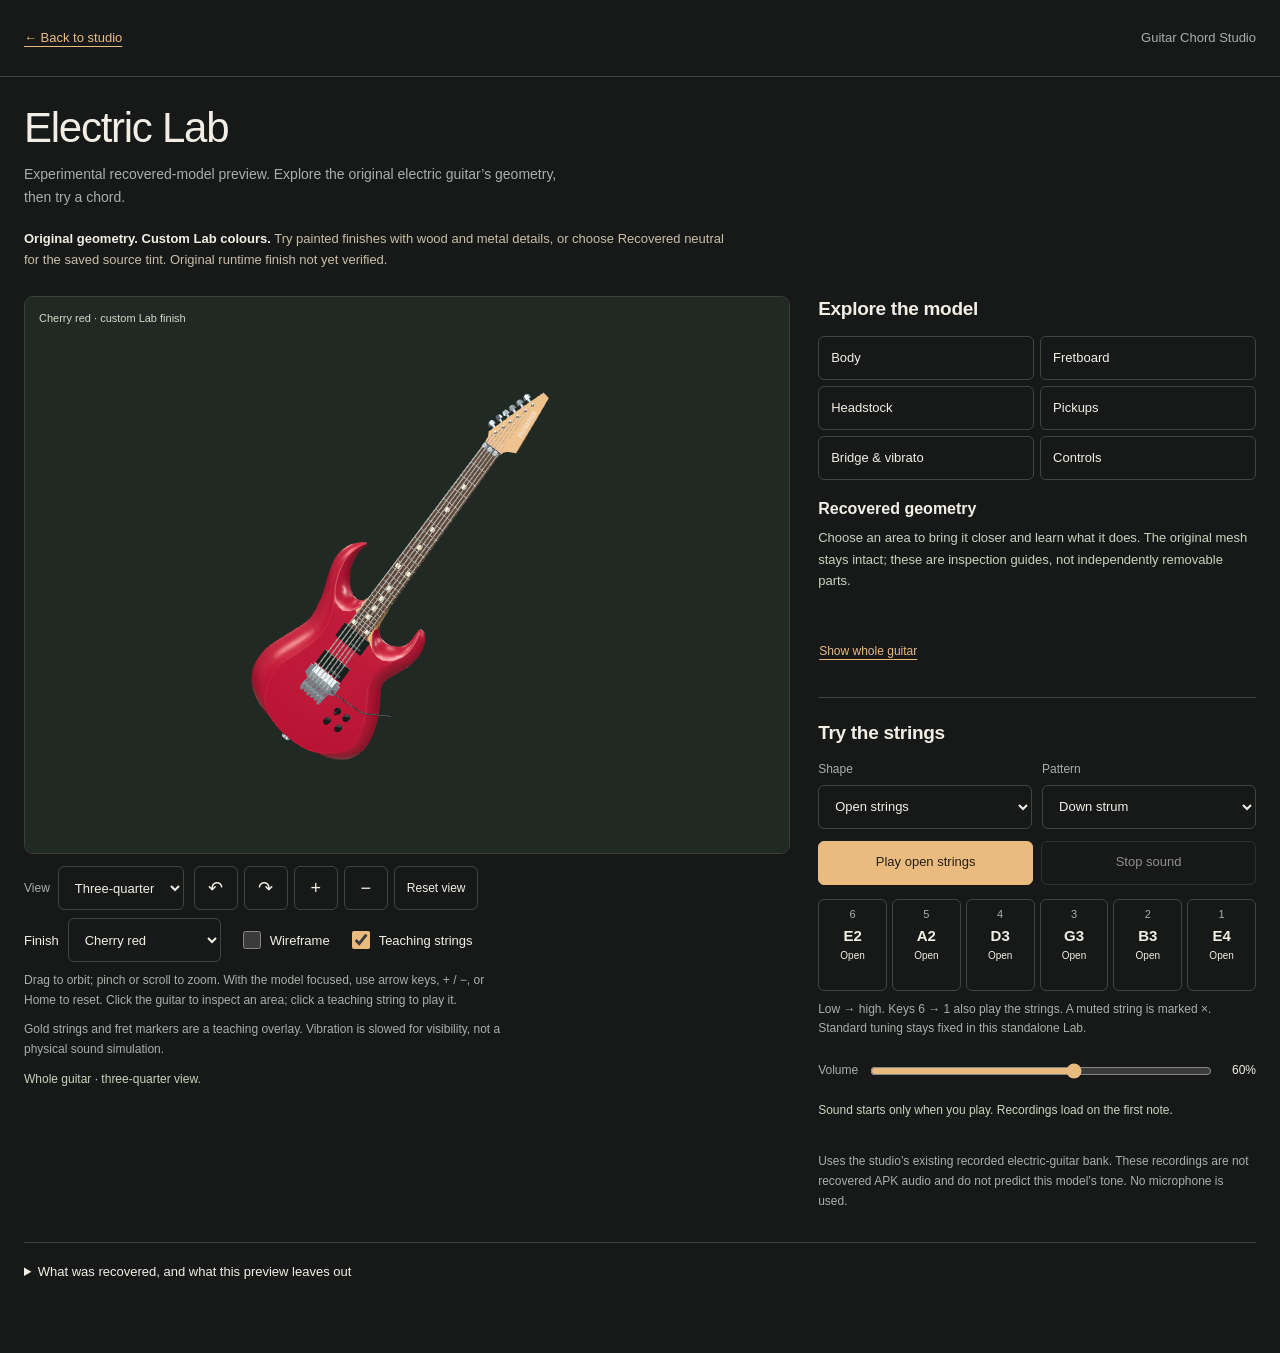
==== electric-lab.html @ ff67b08c "deploy: publish verified local upgrades and electric colours Publish the verified local release: rea" ====
<!doctype html>
<html lang="en">
  <head>
    <meta charset="utf-8">
    <meta name="viewport" content="width=device-width, initial-scale=1">
    <meta name="theme-color" content="#171918">
    <meta name="description" content="An experimental electric-guitar Lab using recovered APK geometry, with custom finishes, model inspection and a recorded-string demonstration.">
    <link rel="icon" href="data:,">
    <title>Electric Lab · Guitar Chord Studio</title>
    <script type="module" crossorigin src="./assets/electricLab-HdaJAZtE.js"></script>
    <link rel="modulepreload" crossorigin href="./assets/preload-helper-DekQ9yoN.js">
    <link rel="stylesheet" crossorigin href="./assets/electricLab-C0dCNGNs.css">
  </head>
  <body class="electric-lab-page">
    <!-- THESIS: Inspect the recovered instrument itself, then hear and see a chord; this is not a replacement for the main Lab.
    OWN-WORLD: Incumbent charcoal, warm gold, system type and quiet borders; the model leads.
    STORY: Orbit the real geometry, explore its anatomy, choose a shape and play its strings.
    FIRST VIEWPORT: A large instrument stage beside inspection notes and a compact playable-string bench.
    FORM: Scoped workbench extension. Original geometry is fixed; teaching overlays and unverified material appearance are identified. -->
    <a class="el-skip" href="#electric-workbench">Skip to the electric Lab</a>
    <header class="el-header">
      <a href="./">← Back to studio</a>
      <span>Guitar Chord Studio</span>
    </header>
    <main data-electric-lab>
      <div class="el-intro">
        <h1>Electric Lab</h1>
        <p>Experimental recovered-model preview. Explore the original electric guitar’s geometry, then try a chord.</p>
      </div>
      <p class="el-caveat" id="electric-finish-help"><strong>Original geometry. Custom Lab colours.</strong>
        Try painted finishes with wood and metal details, or choose Recovered neutral for the saved source tint.
        Original runtime finish not yet verified.</p>

      <div class="el-workbench" id="electric-workbench">
        <section class="el-visual" aria-label="Recovered electric guitar viewer">
          <div class="el-stage" data-el-stage aria-busy="true">
            <div class="el-render" data-el-render></div>
            <div class="el-fallback" data-el-fallback>
              <img src="./models/apk/electric-lab/geometry-reference.png" width="1024" height="400"
                alt="Flat geometry reference of the recovered double-cutaway electric guitar, with two pickups, vibrato bridge and six-in-line headstock.">
              <p>Static geometry reference. The part notes remain available below.</p>
            </div>
            <span class="el-stage-label" data-el-stage-label>Clean_Mesh · recovered APK geometry</span>
            <div class="el-load-panel" data-el-load-panel>
              <p data-el-model-status role="status" aria-live="polite">Loading the recovered guitar…</p>
              <button type="button" data-el-retry hidden>Retry 3D</button>
            </div>
          </div>
          <div class="el-camera" role="group" aria-label="Model camera">
            <label>View
              <select data-el-view disabled>
                <option value="three-quarter">Three-quarter</option>
                <option value="front">Front</option>
                <option value="back">Back</option>
                <option value="side">Side</option>
              </select>
            </label>
            <button type="button" data-el-camera="left" aria-label="Rotate guitar left" disabled>↶</button>
            <button type="button" data-el-camera="right" aria-label="Rotate guitar right" disabled>↷</button>
            <button type="button" data-el-camera="in" aria-label="Zoom guitar in" disabled>+</button>
            <button type="button" data-el-camera="out" aria-label="Zoom guitar out" disabled>−</button>
            <button type="button" data-el-camera="reset" disabled>Reset view</button>
          </div>
          <div class="el-display">
            <label>Finish
              <select data-el-finish aria-describedby="electric-finish-help" disabled>
                <option value="cherry">Cherry red</option>
                <option value="blue">Midnight blue</option>
                <option value="cream">Vintage cream</option>
                <option value="neutral">Recovered neutral</option>
              </select>
            </label>
            <label><input type="checkbox" data-el-wireframe disabled> Wireframe</label>
            <label><input type="checkbox" data-el-guides checked disabled> Teaching strings</label>
          </div>
          <p class="el-help" id="electric-camera-help">Drag to orbit; pinch or scroll to zoom. With the model focused, use arrow keys,
            + / −, or Home to reset. Click the guitar to inspect an area; click a teaching string to play it.</p>
          <p class="el-help">Gold strings and fret markers are a teaching overlay. Vibration is slowed for visibility, not a physical sound simulation.</p>
          <p class="el-view-status" data-el-view-status role="status">Whole guitar · three-quarter view.</p>
        </section>

        <div class="el-side">
          <section class="el-inspector" aria-labelledby="electric-inspect-title">
            <h2 id="electric-inspect-title">Explore the model</h2>
            <div class="el-parts" role="group" aria-label="Inspection areas">
              <button type="button" data-el-part="body" aria-pressed="false">Body</button>
              <button type="button" data-el-part="neck" aria-pressed="false">Fretboard</button>
              <button type="button" data-el-part="headstock" aria-pressed="false">Headstock</button>
              <button type="button" data-el-part="pickups" aria-pressed="false">Pickups</button>
              <button type="button" data-el-part="bridge" aria-pressed="false">Bridge &amp; vibrato</button>
              <button type="button" data-el-part="controls" aria-pressed="false">Controls</button>
            </div>
            <div class="el-detail" aria-live="polite" aria-atomic="true">
              <h3 data-el-part-title>Recovered geometry</h3>
              <p data-el-part-info>Choose an area to bring it closer and learn what it does. The original mesh stays intact;
                these are inspection guides, not independently removable parts.</p>
            </div>
            <button type="button" class="el-text-button" data-el-whole>Show whole guitar</button>
          </section>

          <section class="el-play" aria-labelledby="electric-play-title">
            <h2 id="electric-play-title">Try the strings</h2>
            <div class="el-play-options">
              <label>Shape
                <select data-el-chord>
                  <option value="open">Open strings</option>
                  <option value="Em">E minor</option>
                  <option value="Am">A minor</option>
                  <option value="D">D major</option>
                  <option value="G">G major</option>
                </select>
              </label>
              <label>Pattern
                <select data-el-pattern>
                  <option value="down">Down strum</option>
                  <option value="arpeggio">Arpeggio</option>
                </select>
              </label>
            </div>
            <div class="el-play-actions">
              <button type="button" class="el-primary" data-el-play>Play open strings</button>
              <button type="button" data-el-stop disabled>Stop sound</button>
            </div>
            <div class="el-strings" role="group" aria-label="Play individual strings, low to high">
              <button type="button" data-el-string="5" aria-keyshortcuts="6"><span>6</span><strong>E2</strong><small>Open</small></button>
              <button type="button" data-el-string="4" aria-keyshortcuts="5"><span>5</span><strong>A2</strong><small>Open</small></button>
              <button type="button" data-el-string="3" aria-keyshortcuts="4"><span>4</span><strong>D3</strong><small>Open</small></button>
              <button type="button" data-el-string="2" aria-keyshortcuts="3"><span>3</span><strong>G3</strong><small>Open</small></button>
              <button type="button" data-el-string="1" aria-keyshortcuts="2"><span>2</span><strong>B3</strong><small>Open</small></button>
              <button type="button" data-el-string="0" aria-keyshortcuts="1"><span>1</span><strong>E4</strong><small>Open</small></button>
            </div>
            <p class="el-help">Low → high. Keys 6 → 1 also play the strings. A muted string is marked ×.
              Standard tuning stays fixed in this standalone Lab.</p>
            <label class="el-volume">Volume
              <input type="range" min="0" max="100" step="5" value="60" data-el-volume>
              <output data-el-volume-value>60%</output>
            </label>
            <p class="el-audio-status" data-el-audio-status role="status" aria-live="polite">Sound starts only when you play. Recordings load on the first note.</p>
            <p class="el-help">Uses the studio’s existing recorded electric-guitar bank. These recordings are not recovered APK audio
              and do not predict this model’s tone. No microphone is used.</p>
          </section>
        </div>
      </div>

      <details class="el-provenance">
        <summary>What was recovered, and what this preview leaves out</summary>
        <dl>
          <div><dt>Original mesh</dt><dd>Clean_Mesh</dd></div>
          <div><dt>Geometry</dt><dd>9,325 vertices · 6,452 triangles</dd></div>
          <div><dt>Original material slots</dt><dd>StratDiffuseMap · PolyLogo</dd></div>
          <div><dt>Retained</dt><dd>Positions, normals, primary UVs, triangle order after handedness conversion, and embedded logo</dd></div>
        </dl>
        <p>The GLB is an unchanged copy of the recovered conversion. Custom finishes assign materials to the existing triangles
          without changing vertices, UVs, triangle order or the embedded logo. Wood, paint and metal styling is a Lab interpretation,
          not recovered original materials. No replacement guitar or repainted acoustic atlas is used.</p>
        <p>The source shader’s empty base-texture slot has a valid white default; it is not evidence of a missing atlas.
          The original Cube_Sunol cubemap exists in the source, but its complete reflection and Unity’s particle shader are not reproduced here.
          Studio lighting, custom finishes and the GLB’s material approximation cannot verify the original runtime finish.</p>
        <p>Seven additional UV layouts, original runtime material bindings, and animated APK hands are not included in this preview.
          The main Chord Player and Guitar Lab are unchanged.</p>
        <a href="./models/apk/electric-lab/SOURCE.txt">Read model provenance and limitations</a>
      </details>
      <noscript><p class="el-caveat">JavaScript is required for 3D inspection and recorded playback. The image above is only a static geometry reference.
        You can still read the recovery details and provenance.</p></noscript>
    </main>
  </body>
</html>
---- assets/electricLab-C0dCNGNs.css ----
:root{--lightningcss-light: ;--lightningcss-dark:initial;color-scheme:dark;--el-bg:#171918;--el-panel:#202321;--el-text:#f2eee6;--el-muted:#a9afa9;--el-gold:#eabb7f;--el-border:#41453e}.electric-lab-page{background:var(--el-bg);color:var(--el-text);margin:0;font:14px/1.65 -apple-system,BlinkMacSystemFont,Segoe UI,Roboto,Helvetica,Arial,sans-serif}.electric-lab-page *,.electric-lab-page :before,.electric-lab-page :after{box-sizing:border-box}.electric-lab-page [hidden]{display:none!important}.electric-lab-page a{color:var(--el-gold);text-underline-offset:4px}.electric-lab-page a:hover{color:#f1c992}.electric-lab-page :is(button,input,select,summary,a,canvas):focus-visible{outline:2px solid var(--el-gold);outline-offset:4px}.electric-lab-page button,.electric-lab-page select,.electric-lab-page input{font:inherit}.electric-lab-page button,.electric-lab-page select{border:1px solid var(--el-border);background:var(--el-bg);max-width:100%;min-height:44px;color:var(--el-text);border-radius:6px;padding:8px 12px;line-height:1.4}.electric-lab-page button{cursor:pointer;white-space:normal}.electric-lab-page button:hover:not(:disabled){border-color:var(--el-gold);background:#30372e}.electric-lab-page button:disabled,.electric-lab-page select:disabled{opacity:.55;cursor:not-allowed}.electric-lab-page button[aria-pressed=true],.electric-lab-page .el-primary{background:var(--el-gold);border-color:var(--el-gold);color:#251f17}.electric-lab-page button[aria-pressed=true]:hover,.electric-lab-page .el-primary:hover:not(:disabled){color:#251f17;background:#f1c992}.electric-lab-page input{accent-color:var(--el-gold)}.electric-lab-page input[type=checkbox]{width:18px;height:18px;margin:0}.electric-lab-page p,.electric-lab-page h1,.electric-lab-page h2,.electric-lab-page h3{margin:0}.electric-lab-page h1{letter-spacing:-.03em;font-size:clamp(30px,4vw,42px);font-weight:450;line-height:1.2}.electric-lab-page h2{letter-spacing:-.015em;font-size:19px;font-weight:550;line-height:1.35}.electric-lab-page h3{font-size:16px;font-weight:550;line-height:1.45}.el-header{border-bottom:1px solid var(--el-border);max-width:1320px;color:var(--el-muted);flex-wrap:wrap;justify-content:space-between;align-items:center;gap:6px 24px;margin-inline:auto;padding:16px 24px;font-size:13px;display:flex}.el-header a{align-items:center;min-height:44px;display:inline-flex}.electric-lab-page main{max-width:1320px;margin:auto;padding:26px 24px 48px}.el-intro>p{max-width:72ch;color:var(--el-muted);margin-top:10px}.electric-lab-page .el-caveat{color:#c9bea8;max-width:98ch;margin-top:18px;font-size:13px}.el-caveat strong{color:var(--el-text);font-weight:550}.el-workbench{grid-template-columns:minmax(0,1.75fr) minmax(295px,1fr);gap:28px;margin-top:26px;display:grid}.el-workbench>*{min-width:0}.el-stage{background:#202924;border:1px solid #394139;border-radius:9px;height:558px;position:relative;overflow:hidden}.el-render{position:absolute;inset:0}.el-render canvas{cursor:grab;touch-action:none;width:100%;height:100%;display:block}.el-render canvas:active{cursor:grabbing}.el-render canvas:focus-visible{outline-offset:-5px}.el-stage-label{pointer-events:none;color:#d4d9c9;font-size:11px;position:absolute;top:12px;left:14px;right:14px}.el-fallback{flex-direction:column;justify-content:center;gap:16px;padding:54px 16px 120px;display:flex;position:absolute;inset:0}.el-fallback img{object-fit:contain;width:100%;height:auto;max-height:65%;display:block}.el-fallback p{color:var(--el-muted);max-width:60ch;font-size:12px}.el-load-panel{border:1px solid var(--el-border);color:var(--el-text);background:#171918;border-radius:6px;padding:12px 14px;font-size:13px;position:absolute;bottom:14px;left:14px;right:14px}.el-load-panel button{margin-top:10px}.el-camera{flex-wrap:wrap;align-items:end;gap:6px;margin-top:12px;display:flex}.el-camera>label{color:var(--el-muted);align-items:center;gap:8px;margin-right:4px;font-size:12px;display:inline-flex}.el-camera select{font-size:13px}.el-camera button{min-width:44px;font-size:18px}.el-camera [data-el-camera=reset]{font-size:12px}.el-display{flex-wrap:wrap;gap:8px 22px;margin-top:8px;display:flex}.el-display label{align-items:center;gap:9px;min-height:44px;font-size:13px;display:flex}.el-display select{min-width:0;font-size:13px}.electric-lab-page .el-help{color:var(--el-muted);max-width:72ch;margin-top:9px;font-size:12px}.electric-lab-page .el-view-status{color:#c9d2bf;min-height:20px;margin-top:10px;font-size:12px}.el-side{flex-direction:column;gap:24px;display:flex}.el-parts{grid-template-columns:repeat(2,minmax(0,1fr));gap:6px;margin-top:14px;display:grid}.el-parts button{text-align:left;font-size:13px}.el-detail{min-height:132px;margin-top:17px}.el-detail>p{color:#c9d2bf;max-width:65ch;margin-top:7px;font-size:13px}.electric-lab-page .el-text-button{color:var(--el-gold);text-underline-offset:4px;background:0 0;border-color:#0000;padding-inline:0;font-size:12px;text-decoration:underline}.electric-lab-page .el-text-button:hover{background:0 0;border-color:#0000}.el-play{border-top:1px solid var(--el-border);padding-top:22px}.el-play-options{grid-template-columns:repeat(2,minmax(0,1fr));gap:10px;margin-top:14px;display:grid}.el-play-options label{min-width:0;color:var(--el-muted);gap:5px;font-size:12px;display:grid}.el-play-options select{width:100%;min-width:0;font-size:13px}.el-play-actions{flex-wrap:wrap;gap:8px;margin-top:12px;display:flex}.el-play-actions button{flex:1;font-size:13px}.el-strings{grid-template-columns:repeat(6,minmax(0,1fr));gap:5px;margin-top:14px;display:grid}.el-strings button{flex-direction:column;align-items:center;gap:3px;min-height:92px;padding:7px 2px;display:flex}.el-strings span{color:var(--el-muted);font-size:11px}.el-strings strong{font-size:15px;font-weight:600}.el-strings small{font-size:10px}.el-strings [data-playing=true]{border-color:var(--el-gold);color:var(--el-gold);background:#33301f}.el-volume{min-height:44px;color:var(--el-muted);align-items:center;gap:12px;margin-top:10px;font-size:12px;display:flex}.el-volume input{flex:1;min-width:50px;min-height:44px;margin:0}.el-volume output{min-width:32px;color:var(--el-text);text-align:right;font-variant-numeric:tabular-nums}.electric-lab-page .el-audio-status{color:#c9d2bf;min-height:42px;margin-top:8px;font-size:12px}.el-provenance{border-top:1px solid var(--el-border);color:var(--el-muted);margin-top:30px;padding-top:18px;font-size:13px}.el-provenance summary{min-height:44px;color:var(--el-text);cursor:pointer}.el-provenance dl{grid-template-columns:repeat(2,minmax(0,1fr));gap:12px 32px;max-width:90ch;margin:12px 0 18px;display:grid}.el-provenance dt{font-size:12px}.el-provenance dd{color:var(--el-text);margin:2px 0 0}.el-provenance>p{max-width:75ch;margin-bottom:12px}.el-provenance>a{align-items:center;min-height:44px;display:inline-flex}.el-skip{z-index:5;background:var(--el-bg);padding:10px 14px;position:absolute;top:8px;left:12px;transform:translateY(-150%)}.el-skip:focus{transform:translateY(0)}@media (max-width:960px){.el-workbench{grid-template-columns:minmax(0,1fr)}.el-stage{height:520px}.el-side{grid-template-columns:repeat(2,minmax(0,1fr));gap:24px;display:grid}.el-play{border-top:0;padding-top:0}}@media (max-width:620px){.el-header{padding:10px 16px}.electric-lab-page main{padding:22px 16px 32px}.el-stage{height:470px}.el-workbench{gap:26px;margin-top:22px}.el-side{gap:22px;display:flex}.el-detail{min-height:0}.el-play{border-top:1px solid var(--el-border);padding-top:22px}.el-provenance dl{grid-template-columns:minmax(0,1fr)}.el-camera>label{flex-basis:100%;margin-bottom:4px}}@media (max-width:360px){.el-header>span{font-size:11px}.el-header{gap:0 10px;padding-inline:12px}.electric-lab-page main{padding-inline:12px}.el-stage{height:424px}.el-strings{gap:4px}.el-strings small{font-size:10px}.el-camera{gap:5px}.el-camera [data-el-camera=reset]{padding-inline:8px}}@media (prefers-reduced-motion:reduce){.electric-lab-page *,.electric-lab-page :before,.electric-lab-page :after{scroll-behavior:auto!important;transition:none!important;animation:none!important}}
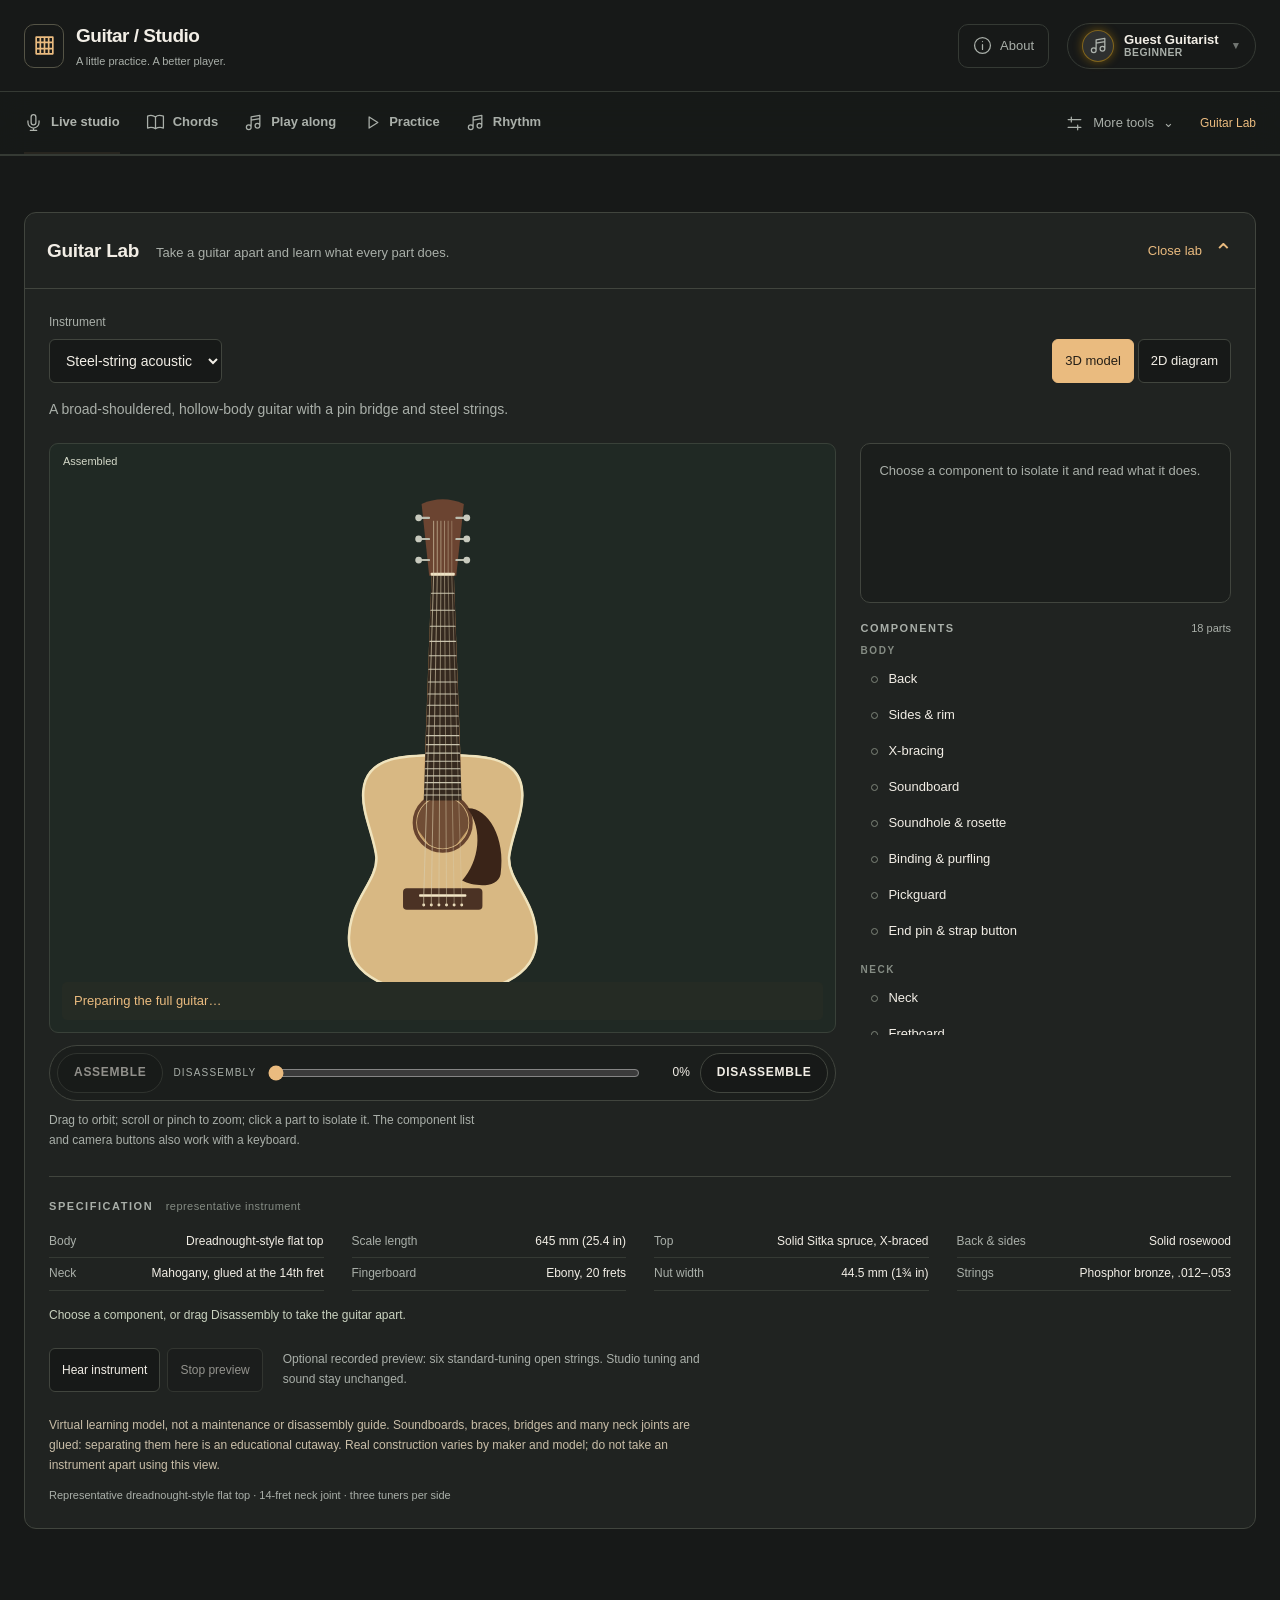
==== commit 21782078: "deploy: publish keys, violin and Indian taal backing tracks to backup Build main-zolgLjKR.js from so" ====
--- a/electric-lab.html
+++ b/electric-lab.html
@@ -1,168 +1,17 @@
-<!doctype html>
-<html lang="en">
-  <head>
-    <meta charset="utf-8">
-    <meta name="viewport" content="width=device-width, initial-scale=1">
-    <meta name="theme-color" content="#171918">
-    <meta name="description" content="An experimental electric-guitar Lab using recovered APK geometry, with custom finishes, model inspection and a recorded-string demonstration.">
-    <link rel="icon" href="data:,">
-    <title>Electric Lab · Guitar Chord Studio</title>
-    <script type="module" crossorigin src="./assets/electricLab-HdaJAZtE.js"></script>
-    <link rel="modulepreload" crossorigin href="./assets/preload-helper-DekQ9yoN.js">
-    <link rel="stylesheet" crossorigin href="./assets/electricLab-C0dCNGNs.css">
-  </head>
-  <body class="electric-lab-page">
-    <!-- THESIS: Inspect the recovered instrument itself, then hear and see a chord; this is not a replacement for the main Lab.
-    OWN-WORLD: Incumbent charcoal, warm gold, system type and quiet borders; the model leads.
-    STORY: Orbit the real geometry, explore its anatomy, choose a shape and play its strings.
-    FIRST VIEWPORT: A large instrument stage beside inspection notes and a compact playable-string bench.
-    FORM: Scoped workbench extension. Original geometry is fixed; teaching overlays and unverified material appearance are identified. -->
-    <a class="el-skip" href="#electric-workbench">Skip to the electric Lab</a>
-    <header class="el-header">
-      <a href="./">← Back to studio</a>
-      <span>Guitar Chord Studio</span>
-    </header>
-    <main data-electric-lab>
-      <div class="el-intro">
-        <h1>Electric Lab</h1>
-        <p>Experimental recovered-model preview. Explore the original electric guitar’s geometry, then try a chord.</p>
-      </div>
-      <p class="el-caveat" id="electric-finish-help"><strong>Original geometry. Custom Lab colours.</strong>
-        Try painted finishes with wood and metal details, or choose Recovered neutral for the saved source tint.
-        Original runtime finish not yet verified.</p>
-
-      <div class="el-workbench" id="electric-workbench">
-        <section class="el-visual" aria-label="Recovered electric guitar viewer">
-          <div class="el-stage" data-el-stage aria-busy="true">
-            <div class="el-render" data-el-render></div>
-            <div class="el-fallback" data-el-fallback>
-              <img src="./models/apk/electric-lab/geometry-reference.png" width="1024" height="400"
-                alt="Flat geometry reference of the recovered double-cutaway electric guitar, with two pickups, vibrato bridge and six-in-line headstock.">
-              <p>Static geometry reference. The part notes remain available below.</p>
-            </div>
-            <span class="el-stage-label" data-el-stage-label>Clean_Mesh · recovered APK geometry</span>
-            <div class="el-load-panel" data-el-load-panel>
-              <p data-el-model-status role="status" aria-live="polite">Loading the recovered guitar…</p>
-              <button type="button" data-el-retry hidden>Retry 3D</button>
-            </div>
-          </div>
-          <div class="el-camera" role="group" aria-label="Model camera">
-            <label>View
-              <select data-el-view disabled>
-                <option value="three-quarter">Three-quarter</option>
-                <option value="front">Front</option>
-                <option value="back">Back</option>
-                <option value="side">Side</option>
-              </select>
-            </label>
-            <button type="button" data-el-camera="left" aria-label="Rotate guitar left" disabled>↶</button>
-            <button type="button" data-el-camera="right" aria-label="Rotate guitar right" disabled>↷</button>
-            <button type="button" data-el-camera="in" aria-label="Zoom guitar in" disabled>+</button>
-            <button type="button" data-el-camera="out" aria-label="Zoom guitar out" disabled>−</button>
-            <button type="button" data-el-camera="reset" disabled>Reset view</button>
-          </div>
-          <div class="el-display">
-            <label>Finish
-              <select data-el-finish aria-describedby="electric-finish-help" disabled>
-                <option value="cherry">Cherry red</option>
-                <option value="blue">Midnight blue</option>
-                <option value="cream">Vintage cream</option>
-                <option value="neutral">Recovered neutral</option>
-              </select>
-            </label>
-            <label><input type="checkbox" data-el-wireframe disabled> Wireframe</label>
-            <label><input type="checkbox" data-el-guides checked disabled> Teaching strings</label>
-          </div>
-          <p class="el-help" id="electric-camera-help">Drag to orbit; pinch or scroll to zoom. With the model focused, use arrow keys,
-            + / −, or Home to reset. Click the guitar to inspect an area; click a teaching string to play it.</p>
-          <p class="el-help">Gold strings and fret markers are a teaching overlay. Vibration is slowed for visibility, not a physical sound simulation.</p>
-          <p class="el-view-status" data-el-view-status role="status">Whole guitar · three-quarter view.</p>
-        </section>
-
-        <div class="el-side">
-          <section class="el-inspector" aria-labelledby="electric-inspect-title">
-            <h2 id="electric-inspect-title">Explore the model</h2>
-            <div class="el-parts" role="group" aria-label="Inspection areas">
-              <button type="button" data-el-part="body" aria-pressed="false">Body</button>
-              <button type="button" data-el-part="neck" aria-pressed="false">Fretboard</button>
-              <button type="button" data-el-part="headstock" aria-pressed="false">Headstock</button>
-              <button type="button" data-el-part="pickups" aria-pressed="false">Pickups</button>
-              <button type="button" data-el-part="bridge" aria-pressed="false">Bridge &amp; vibrato</button>
-              <button type="button" data-el-part="controls" aria-pressed="false">Controls</button>
-            </div>
-            <div class="el-detail" aria-live="polite" aria-atomic="true">
-              <h3 data-el-part-title>Recovered geometry</h3>
-              <p data-el-part-info>Choose an area to bring it closer and learn what it does. The original mesh stays intact;
-                these are inspection guides, not independently removable parts.</p>
-            </div>
-            <button type="button" class="el-text-button" data-el-whole>Show whole guitar</button>
-          </section>
-
-          <section class="el-play" aria-labelledby="electric-play-title">
-            <h2 id="electric-play-title">Try the strings</h2>
-            <div class="el-play-options">
-              <label>Shape
-                <select data-el-chord>
-                  <option value="open">Open strings</option>
-                  <option value="Em">E minor</option>
-                  <option value="Am">A minor</option>
-                  <option value="D">D major</option>
-                  <option value="G">G major</option>
-                </select>
-              </label>
-              <label>Pattern
-                <select data-el-pattern>
-                  <option value="down">Down strum</option>
-                  <option value="arpeggio">Arpeggio</option>
-                </select>
-              </label>
-            </div>
-            <div class="el-play-actions">
-              <button type="button" class="el-primary" data-el-play>Play open strings</button>
-              <button type="button" data-el-stop disabled>Stop sound</button>
-            </div>
-            <div class="el-strings" role="group" aria-label="Play individual strings, low to high">
-              <button type="button" data-el-string="5" aria-keyshortcuts="6"><span>6</span><strong>E2</strong><small>Open</small></button>
-              <button type="button" data-el-string="4" aria-keyshortcuts="5"><span>5</span><strong>A2</strong><small>Open</small></button>
-              <button type="button" data-el-string="3" aria-keyshortcuts="4"><span>4</span><strong>D3</strong><small>Open</small></button>
-              <button type="button" data-el-string="2" aria-keyshortcuts="3"><span>3</span><strong>G3</strong><small>Open</small></button>
-              <button type="button" data-el-string="1" aria-keyshortcuts="2"><span>2</span><strong>B3</strong><small>Open</small></button>
-              <button type="button" data-el-string="0" aria-keyshortcuts="1"><span>1</span><strong>E4</strong><small>Open</small></button>
-            </div>
-            <p class="el-help">Low → high. Keys 6 → 1 also play the strings. A muted string is marked ×.
-              Standard tuning stays fixed in this standalone Lab.</p>
-            <label class="el-volume">Volume
-              <input type="range" min="0" max="100" step="5" value="60" data-el-volume>
-              <output data-el-volume-value>60%</output>
-            </label>
-            <p class="el-audio-status" data-el-audio-status role="status" aria-live="polite">Sound starts only when you play. Recordings load on the first note.</p>
-            <p class="el-help">Uses the studio’s existing recorded electric-guitar bank. These recordings are not recovered APK audio
-              and do not predict this model’s tone. No microphone is used.</p>
-          </section>
-        </div>
-      </div>
-
-      <details class="el-provenance">
-        <summary>What was recovered, and what this preview leaves out</summary>
-        <dl>
-          <div><dt>Original mesh</dt><dd>Clean_Mesh</dd></div>
-          <div><dt>Geometry</dt><dd>9,325 vertices · 6,452 triangles</dd></div>
-          <div><dt>Original material slots</dt><dd>StratDiffuseMap · PolyLogo</dd></div>
-          <div><dt>Retained</dt><dd>Positions, normals, primary UVs, triangle order after handedness conversion, and embedded logo</dd></div>
-        </dl>
-        <p>The GLB is an unchanged copy of the recovered conversion. Custom finishes assign materials to the existing triangles
-          without changing vertices, UVs, triangle order or the embedded logo. Wood, paint and metal styling is a Lab interpretation,
-          not recovered original materials. No replacement guitar or repainted acoustic atlas is used.</p>
-        <p>The source shader’s empty base-texture slot has a valid white default; it is not evidence of a missing atlas.
-          The original Cube_Sunol cubemap exists in the source, but its complete reflection and Unity’s particle shader are not reproduced here.
-          Studio lighting, custom finishes and the GLB’s material approximation cannot verify the original runtime finish.</p>
-        <p>Seven additional UV layouts, original runtime material bindings, and animated APK hands are not included in this preview.
-          The main Chord Player and Guitar Lab are unchanged.</p>
-        <a href="./models/apk/electric-lab/SOURCE.txt">Read model provenance and limitations</a>
-      </details>
-      <noscript><p class="el-caveat">JavaScript is required for 3D inspection and recorded playback. The image above is only a static geometry reference.
-        You can still read the recovery details and provenance.</p></noscript>
-    </main>-
-  </body>
-</html>
+<!DOCTYPE html>
+<html lang="en">
+<head>
+  <meta charset="UTF-8">
+  <meta name="viewport" content="width=device-width, initial-scale=1.0">
+  <title>Guitar Lab moved — Guitar Studio</title>
+  <meta http-equiv="refresh" content="0; url=./#guitar-lab">
+  <link rel="icon" type="image/png" href="./icon-192.png">
+  <style>
+    body { margin: 0; min-height: 100vh; display: grid; place-items: center; background: #171918; color: #e9e4d8; font: 16px/1.5 system-ui, sans-serif; }
+    a { color: #e8b86a; }
+  </style>
+</head>
+<body>
+  <p>The electric guitar is now in <a href="./#guitar-lab">More tools → Guitar Lab</a>.</p>
+</body>
+</html>
